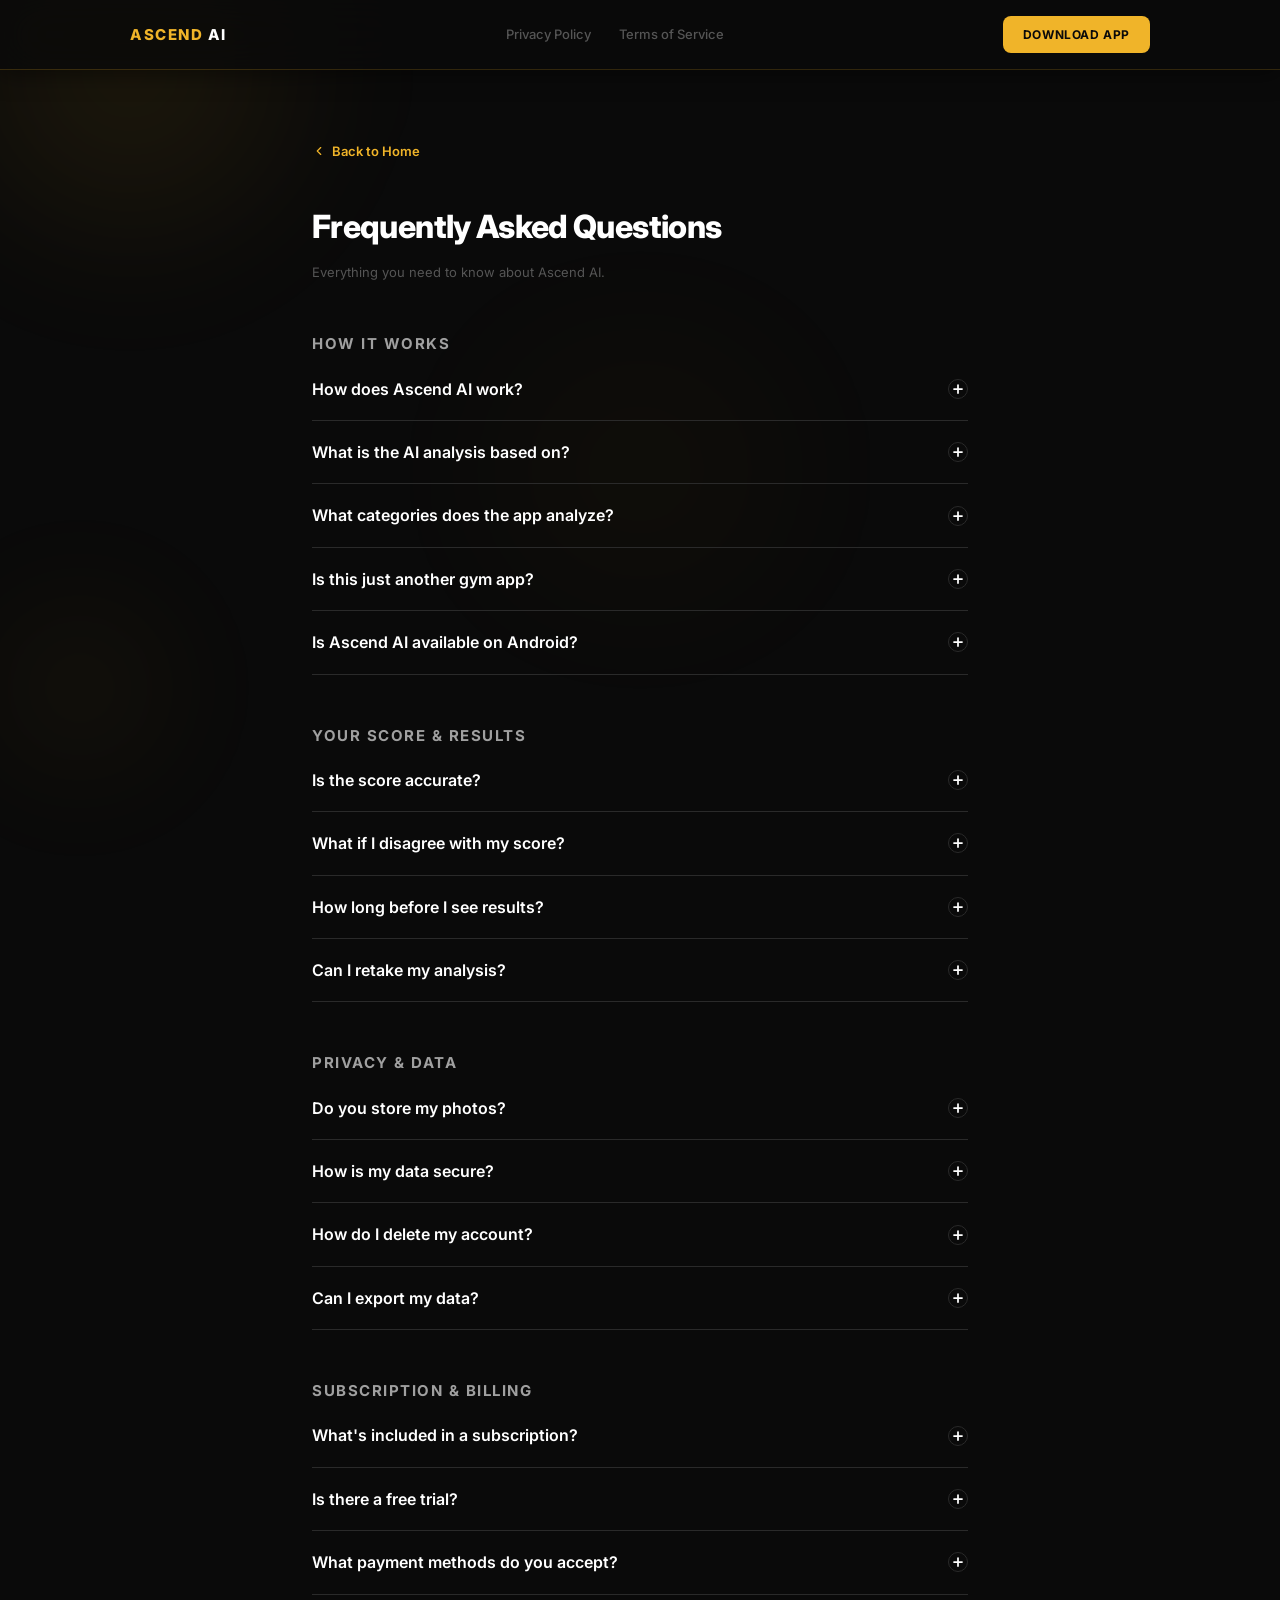
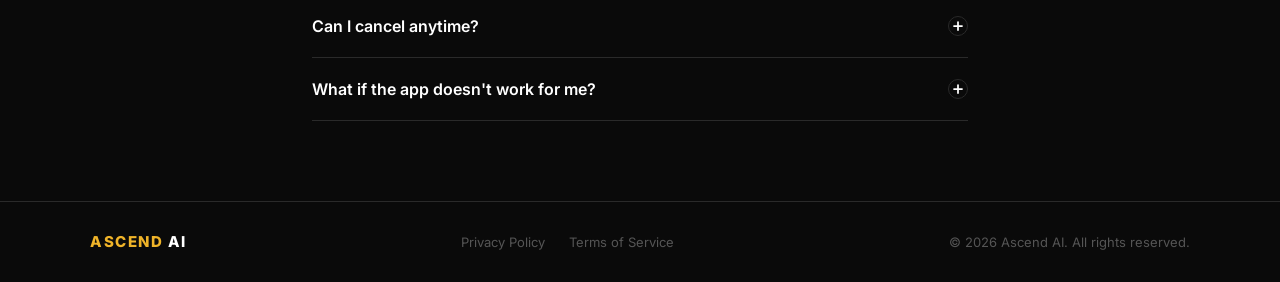
==== faq/index.html @ ca87f962 "feat: add FAQ page and clean URLs for privacy/terms - Add /faq with accordion-style Q&A (17 question" ====
<!DOCTYPE html>
<html lang="en">
<head>
  <meta charset="UTF-8" />
  <meta name="viewport" content="width=device-width, initial-scale=1.0" />
  <title>FAQ — Ascend AI</title>
  <meta name="description" content="Frequently asked questions about Ascend AI." />
  <link rel="preconnect" href="https://fonts.googleapis.com" />
  <link href="https://fonts.googleapis.com/css2?family=Inter:wght@400;500;600;700;800;900&display=swap" rel="stylesheet" />
  <link rel="stylesheet" href="../css/styles.css" />
  <style>
    .faq-list {
      margin-top: 48px;
    }
    .faq-item {
      border-bottom: 1px solid var(--border);
    }
    .faq-item:first-child {
      border-top: 1px solid var(--border);
    }
    .faq-question {
      width: 100%;
      background: none;
      border: none;
      color: var(--text);
      font-family: inherit;
      font-size: 16px;
      font-weight: 600;
      text-align: left;
      padding: 20px 0;
      cursor: pointer;
      display: flex;
      justify-content: space-between;
      align-items: center;
      gap: 16px;
      line-height: 1.4;
    }
    .faq-question:hover {
      color: var(--accent);
    }
    .faq-icon {
      flex-shrink: 0;
      width: 20px;
      height: 20px;
      border-radius: 50%;
      border: 1.5px solid var(--border);
      display: flex;
      align-items: center;
      justify-content: center;
      transition: border-color 0.2s, background 0.2s;
    }
    .faq-icon svg {
      transition: transform 0.25s ease;
    }
    .faq-item.open .faq-icon {
      border-color: var(--accent);
      background: rgba(240, 180, 41, 0.08);
    }
    .faq-item.open .faq-icon svg {
      transform: rotate(45deg);
    }
    .faq-item.open .faq-question {
      color: var(--accent);
    }
    .faq-answer {
      display: none;
      padding: 0 0 24px;
      font-size: 15px;
      color: var(--text-2);
      line-height: 1.75;
    }
    .faq-answer.visible {
      display: block;
    }
    .faq-answer ul {
      padding-left: 20px;
      margin: 8px 0 0;
    }
    .faq-answer li {
      margin-bottom: 6px;
    }
    .faq-answer em {
      color: var(--text);
      font-style: normal;
      font-weight: 500;
    }
    .faq-section-label {
      font-size: 11px;
      font-weight: 700;
      letter-spacing: 0.1em;
      text-transform: uppercase;
      color: var(--accent);
      margin: 48px 0 0;
    }
    .faq-section-label:first-child {
      margin-top: 0;
    }
  </style>
</head>
<body>

  <div class="bg-orbs" aria-hidden="true">
    <div class="orb orb-1"></div>
    <div class="orb orb-4"></div>
    <div class="orb orb-6"></div>
  </div>

  <div class="page-content">

    <nav>
      <div class="nav-inner">
        <a href="/" class="logo">Ascend <span>AI</span></a>
        <div class="nav-links">
          <a href="/privacy">Privacy Policy</a>
          <a href="/terms">Terms of Service</a>
        </div>
        <a href="https://apps.apple.com" class="nav-cta" target="_blank" rel="noopener">Download App</a>
      </div>
    </nav>

    <div class="legal-page">
      <a href="/" class="back-link">
        <svg width="14" height="14" viewBox="0 0 24 24" fill="none" stroke="currentColor" stroke-width="2" stroke-linecap="round" stroke-linejoin="round">
          <polyline points="15 18 9 12 15 6"/>
        </svg>
        Back to Home
      </a>

      <h1>Frequently Asked Questions</h1>
      <p class="updated">Everything you need to know about Ascend AI.</p>

      <div class="faq-list">

        <p class="faq-section-label">How it works</p>

        <div class="faq-item">
          <button class="faq-question">
            How does Ascend AI work?
            <span class="faq-icon"><svg width="10" height="10" viewBox="0 0 10 10" fill="none" stroke="currentColor" stroke-width="1.75" stroke-linecap="round"><line x1="5" y1="1" x2="5" y2="9"/><line x1="1" y1="5" x2="9" y2="5"/></svg></span>
          </button>
          <div class="faq-answer">
            Upload a selfie, get an AI-powered facial analysis with a personalized score (1–100), and receive daily improvement tasks tailored to your goals. Rescan anytime to track progress.
          </div>
        </div>

        <div class="faq-item">
          <button class="faq-question">
            What is the AI analysis based on?
            <span class="faq-icon"><svg width="10" height="10" viewBox="0 0 10 10" fill="none" stroke="currentColor" stroke-width="1.75" stroke-linecap="round"><line x1="5" y1="1" x2="5" y2="9"/><line x1="1" y1="5" x2="9" y2="5"/></svg></span>
          </button>
          <div class="faq-answer">
            Our AI uses advanced vision analysis to evaluate facial structure, skin quality, symmetry, and grooming across key categories: jawline, skin, hair, style, and fitness. You get specific, actionable improvements — not generic advice.
          </div>
        </div>

        <div class="faq-item">
          <button class="faq-question">
            What categories does the app analyze?
            <span class="faq-icon"><svg width="10" height="10" viewBox="0 0 10 10" fill="none" stroke="currentColor" stroke-width="1.75" stroke-linecap="round"><line x1="5" y1="1" x2="5" y2="9"/><line x1="1" y1="5" x2="9" y2="5"/></svg></span>
          </button>
          <div class="faq-answer">
            <ul>
              <li>Skin (hydration, clarity, texture)</li>
              <li>Hair (grooming, style, health)</li>
              <li>Jawline (definition, symmetry)</li>
              <li>Style (fashion, grooming, products)</li>
              <li>Fitness (posture, muscle definition)</li>
              <li><em>More categories coming soon</em></li>
            </ul>
          </div>
        </div>

        <div class="faq-item">
          <button class="faq-question">
            Is this just another gym app?
            <span class="faq-icon"><svg width="10" height="10" viewBox="0 0 10 10" fill="none" stroke="currentColor" stroke-width="1.75" stroke-linecap="round"><line x1="5" y1="1" x2="5" y2="9"/><line x1="1" y1="5" x2="9" y2="5"/></svg></span>
          </button>
          <div class="faq-answer">
            No. Ascend AI focuses on appearance improvement holistically — skin care, grooming, style, posture, fitness. It's a personalized appearance coach, not a workout tracker.
          </div>
        </div>

        <div class="faq-item">
          <button class="faq-question">
            Is Ascend AI available on Android?
            <span class="faq-icon"><svg width="10" height="10" viewBox="0 0 10 10" fill="none" stroke="currentColor" stroke-width="1.75" stroke-linecap="round"><line x1="5" y1="1" x2="5" y2="9"/><line x1="1" y1="5" x2="9" y2="5"/></svg></span>
          </button>
          <div class="faq-answer">
            Currently iOS only. Android coming soon.
          </div>
        </div>

        <p class="faq-section-label">Your score &amp; results</p>

        <div class="faq-item">
          <button class="faq-question">
            Is the score accurate?
            <span class="faq-icon"><svg width="10" height="10" viewBox="0 0 10 10" fill="none" stroke="currentColor" stroke-width="1.75" stroke-linecap="round"><line x1="5" y1="1" x2="5" y2="9"/><line x1="1" y1="5" x2="9" y2="5"/></svg></span>
          </button>
          <div class="faq-answer">
            The score is a personalized benchmark for <em>your</em> improvement journey, not a judgment. We compare your results over time to show real progress. Most users see measurable improvements within weeks.
          </div>
        </div>

        <div class="faq-item">
          <button class="faq-question">
            What if I disagree with my score?
            <span class="faq-icon"><svg width="10" height="10" viewBox="0 0 10 10" fill="none" stroke="currentColor" stroke-width="1.75" stroke-linecap="round"><line x1="5" y1="1" x2="5" y2="9"/><line x1="1" y1="5" x2="9" y2="5"/></svg></span>
          </button>
          <div class="faq-answer">
            The score is a starting point. Your real metric is progress — whether your routine is moving the needle. Many users improve significantly, and that's what matters.
          </div>
        </div>

        <div class="faq-item">
          <button class="faq-question">
            How long before I see results?
            <span class="faq-icon"><svg width="10" height="10" viewBox="0 0 10 10" fill="none" stroke="currentColor" stroke-width="1.75" stroke-linecap="round"><line x1="5" y1="1" x2="5" y2="9"/><line x1="1" y1="5" x2="9" y2="5"/></svg></span>
          </button>
          <div class="faq-answer">
            Most users see visible progress in 2–4 weeks of consistent daily tasks. Dramatic changes take 8–12 weeks. Consistency matters more than intensity.
          </div>
        </div>

        <div class="faq-item">
          <button class="faq-question">
            Can I retake my analysis?
            <span class="faq-icon"><svg width="10" height="10" viewBox="0 0 10 10" fill="none" stroke="currentColor" stroke-width="1.75" stroke-linecap="round"><line x1="5" y1="1" x2="5" y2="9"/><line x1="1" y1="5" x2="9" y2="5"/></svg></span>
          </button>
          <div class="faq-answer">
            Yes, anytime. Rescan daily or weekly to track how your routine is working and adjust as needed.
          </div>
        </div>

        <p class="faq-section-label">Privacy &amp; data</p>

        <div class="faq-item">
          <button class="faq-question">
            Do you store my photos?
            <span class="faq-icon"><svg width="10" height="10" viewBox="0 0 10 10" fill="none" stroke="currentColor" stroke-width="1.75" stroke-linecap="round"><line x1="5" y1="1" x2="5" y2="9"/><line x1="1" y1="5" x2="9" y2="5"/></svg></span>
          </button>
          <div class="faq-answer">
            No. Photos are processed for analysis and permanently deleted immediately after. We never store selfies or use them for any purpose beyond your analysis.
          </div>
        </div>

        <div class="faq-item">
          <button class="faq-question">
            How is my data secure?
            <span class="faq-icon"><svg width="10" height="10" viewBox="0 0 10 10" fill="none" stroke="currentColor" stroke-width="1.75" stroke-linecap="round"><line x1="5" y1="1" x2="5" y2="9"/><line x1="1" y1="5" x2="9" y2="5"/></svg></span>
          </button>
          <div class="faq-answer">
            All data is encrypted in transit and at rest. Photos are deleted immediately after analysis. We follow industry-standard security practices and never sell your data.
          </div>
        </div>

        <div class="faq-item">
          <button class="faq-question">
            How do I delete my account?
            <span class="faq-icon"><svg width="10" height="10" viewBox="0 0 10 10" fill="none" stroke="currentColor" stroke-width="1.75" stroke-linecap="round"><line x1="5" y1="1" x2="5" y2="9"/><line x1="1" y1="5" x2="9" y2="5"/></svg></span>
          </button>
          <div class="faq-answer">
            You can delete your account anytime in Settings → Account → Delete Account. This permanently removes all your data and cannot be undone.
          </div>
        </div>

        <div class="faq-item">
          <button class="faq-question">
            Can I export my data?
            <span class="faq-icon"><svg width="10" height="10" viewBox="0 0 10 10" fill="none" stroke="currentColor" stroke-width="1.75" stroke-linecap="round"><line x1="5" y1="1" x2="5" y2="9"/><line x1="1" y1="5" x2="9" y2="5"/></svg></span>
          </button>
          <div class="faq-answer">
            Yes. Download your analysis history and progress data anytime from Settings → Data Export (delivered within 24 hours).
          </div>
        </div>

        <p class="faq-section-label">Subscription &amp; billing</p>

        <div class="faq-item">
          <button class="faq-question">
            What's included in a subscription?
            <span class="faq-icon"><svg width="10" height="10" viewBox="0 0 10 10" fill="none" stroke="currentColor" stroke-width="1.75" stroke-linecap="round"><line x1="5" y1="1" x2="5" y2="9"/><line x1="1" y1="5" x2="9" y2="5"/></svg></span>
          </button>
          <div class="faq-answer">
            <ul>
              <li>Unlimited AI analyses (rescan anytime)</li>
              <li>Personalized daily tasks (3 per day)</li>
              <li>Progress tracking (30-day trend, achievements)</li>
              <li>Custom routines based on your improvements</li>
              <li>All future features</li>
            </ul>
          </div>
        </div>

        <div class="faq-item">
          <button class="faq-question">
            Is there a free trial?
            <span class="faq-icon"><svg width="10" height="10" viewBox="0 0 10 10" fill="none" stroke="currentColor" stroke-width="1.75" stroke-linecap="round"><line x1="5" y1="1" x2="5" y2="9"/><line x1="1" y1="5" x2="9" y2="5"/></svg></span>
          </button>
          <div class="faq-answer">
            Yes. 3 days free on both monthly and yearly plans. Credit card required to start — you won't be charged during the trial. Cancel anytime before day 3 to avoid charges.
          </div>
        </div>

        <div class="faq-item">
          <button class="faq-question">
            What payment methods do you accept?
            <span class="faq-icon"><svg width="10" height="10" viewBox="0 0 10 10" fill="none" stroke="currentColor" stroke-width="1.75" stroke-linecap="round"><line x1="5" y1="1" x2="5" y2="9"/><line x1="1" y1="5" x2="9" y2="5"/></svg></span>
          </button>
          <div class="faq-answer">
            We accept all major credit cards, debit cards, and Apple Pay through secure payment processing.
          </div>
        </div>

        <div class="faq-item">
          <button class="faq-question">
            Can I cancel anytime?
            <span class="faq-icon"><svg width="10" height="10" viewBox="0 0 10 10" fill="none" stroke="currentColor" stroke-width="1.75" stroke-linecap="round"><line x1="5" y1="1" x2="5" y2="9"/><line x1="1" y1="5" x2="9" y2="5"/></svg></span>
          </button>
          <div class="faq-answer">
            Yes. Monthly plans cancel immediately with no penalty. Yearly plans can be cancelled anytime — you retain access through your renewal date.
          </div>
        </div>

        <div class="faq-item">
          <button class="faq-question">
            What if the app doesn't work for me?
            <span class="faq-icon"><svg width="10" height="10" viewBox="0 0 10 10" fill="none" stroke="currentColor" stroke-width="1.75" stroke-linecap="round"><line x1="5" y1="1" x2="5" y2="9"/><line x1="1" y1="5" x2="9" y2="5"/></svg></span>
          </button>
          <div class="faq-answer">
            If you're not satisfied within 7 days, contact support for a full refund — no questions asked.
          </div>
        </div>

      </div>
    </div>

    <footer>
      <div class="footer-inner">
        <a href="/" class="logo">Ascend <span>AI</span></a>
        <div class="footer-links">
          <a href="/privacy">Privacy Policy</a>
          <a href="/terms">Terms of Service</a>
        </div>
        <p class="footer-copy">© 2026 Ascend AI. All rights reserved.</p>
      </div>
    </footer>

  </div>

  <script>
    document.querySelectorAll('.faq-question').forEach(btn => {
      btn.addEventListener('click', () => {
        const item = btn.closest('.faq-item');
        const answer = item.querySelector('.faq-answer');
        const isOpen = item.classList.contains('open');
        document.querySelectorAll('.faq-item.open').forEach(el => {
          el.classList.remove('open');
          el.querySelector('.faq-answer').classList.remove('visible');
        });
        if (!isOpen) {
          item.classList.add('open');
          answer.classList.add('visible');
        }
      });
    });
  </script>

</body>
</html>
---- css/styles.css ----
/* ─────────────────────────────────────────
   ASCEND AI  ·  ascendyourself.com
   ───────────────────────────────────────── */

:root {
  --bg:        #0A0A0A;
  --bg-2:      #111111;
  --bg-3:      #1A1A1A;
  --accent:    #F0B429;
  --accent-2:  #E8C96D;
  --accent-dim:#8A6D2E;
  --text:      #FFFFFF;
  --text-2:    #A0A0A0;
  --text-3:    #555555;
  --border:    #2A2A2A;

  --radius-sm: 8px;
  --radius-md: 14px;
  --radius-lg: 16px;
  --radius-xl: 24px;
}

*, *::before, *::after { box-sizing: border-box; margin: 0; padding: 0; }

html { scroll-behavior: smooth; }

body {
  background: var(--bg);
  color: var(--text);
  font-family: -apple-system, BlinkMacSystemFont, 'Inter', 'Segoe UI', sans-serif;
  line-height: 1.6;
  overflow-x: hidden;
}

a { text-decoration: none; color: inherit; }

/* ── ANIMATED ORB BACKGROUND ── */
.bg-orbs {
  position: fixed;
  inset: 0;
  pointer-events: none;
  z-index: 0;
  overflow: hidden;
}

.orb {
  position: absolute;
  border-radius: 50%;
  background: radial-gradient(circle, rgba(240,180,41,0.18) 0%, transparent 70%);
  filter: blur(60px);
  animation-timing-function: ease-in-out;
  animation-iteration-count: infinite;
  animation-direction: alternate;
}

.orb-1 {
  width: 500px; height: 500px;
  top: -180px; left: -120px;
  opacity: 0.55;
  animation: float1 9s ease-in-out infinite alternate;
}
.orb-2 {
  width: 380px; height: 380px;
  top: -100px; right: -80px;
  opacity: 0.4;
  animation: float2 7s ease-in-out infinite alternate;
}
.orb-3 {
  width: 320px; height: 320px;
  top: 40vh; left: -100px;
  opacity: 0.35;
  animation: float3 11s ease-in-out infinite alternate;
}
.orb-4 {
  width: 600px; height: 400px;
  top: 30vh; left: 50%;
  transform: translateX(-50%);
  opacity: 0.18;
  animation: float4 14s ease-in-out infinite alternate;
}
.orb-5 {
  width: 440px; height: 440px;
  bottom: 5vh; right: -100px;
  opacity: 0.45;
  animation: float5 8s ease-in-out infinite alternate;
}
.orb-6 {
  width: 280px; height: 280px;
  bottom: 8vh; left: -60px;
  opacity: 0.35;
  animation: float6 12s ease-in-out infinite alternate;
}

@keyframes float1 {
  0%   { transform: translate(0, 0) scale(1); }
  100% { transform: translate(-30px, 40px) scale(1.08); }
}
@keyframes float2 {
  0%   { transform: translate(0, 0) scale(1); }
  100% { transform: translate(25px, 35px) scale(1.06); }
}
@keyframes float3 {
  0%   { transform: translate(0, 0); }
  100% { transform: translate(20px, -40px); }
}
@keyframes float4 {
  0%   { transform: translateX(-50%) scale(1); opacity: 0.18; }
  100% { transform: translateX(-50%) scale(1.15); opacity: 0.1; }
}
@keyframes float5 {
  0%   { transform: translate(0, 0) scale(1); }
  100% { transform: translate(-20px, -30px) scale(1.05); }
}
@keyframes float6 {
  0%   { transform: translate(0, 0); }
  100% { transform: translate(30px, -25px); }
}

/* ── NAV ── */
nav {
  position: fixed;
  top: 0; left: 0; right: 0;
  z-index: 100;
  background: rgba(10,10,10,0.82);
  backdrop-filter: blur(24px) saturate(180%);
  -webkit-backdrop-filter: blur(24px) saturate(180%);
  box-shadow:
    0 1px 0 rgba(240,180,41,0.18),
    0 4px 24px rgba(0,0,0,0.5);
}

.nav-inner {
  max-width: 1100px;
  margin: 0 auto;
  padding: 16px 40px;
  display: flex;
  justify-content: space-between;
  align-items: center;
  gap: 24px;
}

.logo {
  font-size: 15px;
  font-weight: 800;
  letter-spacing: 0.1em;
  text-transform: uppercase;
  color: var(--accent);
  flex-shrink: 0;
}
.logo span { color: var(--text); }

.nav-links {
  display: flex;
  align-items: center;
  gap: 28px;
  flex: 1;
  justify-content: center;
}
.nav-links a {
  font-size: 13px;
  font-weight: 500;
  color: var(--text-3);
  transition: color 0.15s;
  white-space: nowrap;
}
.nav-links a:hover { color: var(--text-2); }

.nav-cta {
  background: var(--accent);
  color: var(--bg);
  font-size: 12px;
  font-weight: 700;
  letter-spacing: 0.05em;
  text-transform: uppercase;
  padding: 9px 20px;
  border-radius: var(--radius-sm);
  flex-shrink: 0;
  transition: opacity 0.15s ease, transform 0.15s ease;
}
.nav-cta:hover { opacity: 0.88; transform: translateY(-1px); }

/* ── CONTENT WRAPPER ── */
.page-content {
  position: relative;
  z-index: 1;
}

/* ── HERO ── */
.hero {
  position: relative;
  text-align: center;
  padding: 160px 24px 100px;
  overflow: hidden;
}

.hero-glow {
  position: absolute;
  top: 0; left: 50%;
  transform: translateX(-50%);
  width: 700px; height: 500px;
  background: radial-gradient(ellipse, rgba(240,180,41,0.15) 0%, transparent 65%);
  pointer-events: none;
}

.hero-inner {
  position: relative;
  z-index: 1;
  max-width: 760px;
  margin: 0 auto;
}

.badge {
  display: inline-flex;
  align-items: center;
  gap: 8px;
  background: var(--bg-2);
  border: 1px solid var(--border);
  border-radius: 999px;
  padding: 6px 16px;
  font-size: 11px;
  font-weight: 600;
  color: var(--accent);
  letter-spacing: 0.08em;
  text-transform: uppercase;
  margin-bottom: 32px;
  opacity: 0;
  animation: fadeUp 0.7s 0.1s ease forwards;
}
.badge-dot {
  width: 6px; height: 6px;
  background: var(--accent);
  border-radius: 50%;
  box-shadow: 0 0 6px var(--accent);
  animation: pulse 2s ease-in-out infinite;
}
@keyframes pulse {
  0%, 100% { opacity: 1; box-shadow: 0 0 6px var(--accent); }
  50% { opacity: 0.6; box-shadow: 0 0 12px var(--accent); }
}

.hero h1 {
  font-size: clamp(42px, 6vw, 76px);
  font-weight: 900;
  letter-spacing: -0.03em;
  line-height: 1.05;
  margin-bottom: 24px;
  opacity: 0;
  animation: fadeUp 0.7s 0.25s ease forwards;
}
.hero h1 .gold { color: var(--accent); }

.hero p {
  font-size: 18px;
  color: var(--text-2);
  max-width: 500px;
  margin: 0 auto 32px;
  line-height: 1.7;
  opacity: 0;
  animation: fadeUp 0.7s 0.4s ease forwards;
}

.hero-cta-group {
  display: flex;
  flex-direction: column;
  align-items: center;
  gap: 12px;
  opacity: 0;
  animation: fadeUp 0.7s 0.55s ease forwards;
}

/* ── APPLE APP STORE BADGE ── */
.app-store-badge {
  display: inline-flex;
  align-items: center;
  gap: 10px;
  background: #000;
  border: 1px solid rgba(255,255,255,0.2);
  border-radius: 10px;
  padding: 8px 20px 8px 14px;
  transition: opacity 0.15s ease, transform 0.2s ease, box-shadow 0.2s ease;
  box-shadow: 0 2px 12px rgba(0,0,0,0.5);
}
.app-store-badge:hover {
  opacity: 0.88;
  transform: translateY(-2px);
  box-shadow: 0 8px 24px rgba(0,0,0,0.6);
}
.badge-apple-icon {
  flex-shrink: 0;
  display: flex;
  align-items: center;
  color: #fff;
}
.badge-label {
  display: flex;
  flex-direction: column;
  gap: 0;
  text-align: left;
  line-height: 1;
}
.badge-label-top {
  font-size: 11px;
  font-weight: 400;
  color: #fff;
  letter-spacing: 0.01em;
  line-height: 1.3;
}
.badge-label-bottom {
  font-size: 22px;
  font-weight: 600;
  color: #fff;
  letter-spacing: -0.02em;
  line-height: 1.1;
}

.hero-sub {
  font-size: 12px;
  color: var(--text-3);
  letter-spacing: 0.03em;
}

/* ── DIVIDER ── */
.divider {
  border: none;
  border-top: 1px solid var(--border);
  margin: 0;
}

/* ── SHARED SECTION STYLES ── */
.container {
  max-width: 1060px;
  margin: 0 auto;
  padding: 0 32px;
}

section.features,
section.how-it-works {
  padding: 96px 0;
}

.section-header {
  margin-bottom: 56px;
}

.section-label {
  display: inline-block;
  font-size: 11px;
  font-weight: 700;
  color: var(--accent);
  letter-spacing: 0.14em;
  text-transform: uppercase;
  margin-bottom: 14px;
}

.section-header h2 {
  font-size: clamp(28px, 3.5vw, 46px);
  font-weight: 800;
  letter-spacing: -0.025em;
  line-height: 1.1;
  max-width: 480px;
}

/* ── FEATURES GRID ── */
.features-grid {
  display: grid;
  grid-template-columns: repeat(2, 1fr);
  gap: 16px;
}

@media (max-width: 680px) {
  .features-grid { grid-template-columns: 1fr; }
}

.feature-card {
  background: var(--bg-2);
  border: 1px solid var(--border);
  border-radius: var(--radius-lg);
  padding: 32px 28px;
  position: relative;
  overflow: hidden;
  transition: border-color 0.25s ease, transform 0.25s ease, box-shadow 0.25s ease;

  /* scroll-in animation */
  opacity: 0;
  transform: translateY(28px);
}
.feature-card.visible {
  opacity: 1;
  transform: translateY(0);
  transition: opacity 0.5s ease, transform 0.5s ease, border-color 0.25s ease, box-shadow 0.25s ease;
}
.feature-card:hover {
  border-color: rgba(240,180,41,0.25);
  transform: translateY(-3px);
  box-shadow: 0 20px 60px rgba(0,0,0,0.4), 0 0 0 1px rgba(240,180,41,0.1);
}

/* shimmer sweep on hover */
.feature-card::before {
  content: '';
  position: absolute;
  top: 0; left: -100%;
  width: 60%; height: 100%;
  background: linear-gradient(90deg, transparent, rgba(240,180,41,0.04), transparent);
  transition: left 0.5s ease;
}
.feature-card:hover::before { left: 160%; }

/* subtle gold corner glow */
.feature-card::after {
  content: '';
  position: absolute;
  top: 0; right: 0;
  width: 80px; height: 80px;
  background: radial-gradient(circle at top right, rgba(240,180,41,0.08), transparent 70%);
  border-radius: 0 var(--radius-lg) 0 0;
  pointer-events: none;
}

.feature-icon {
  width: 44px; height: 44px;
  background: var(--bg-3);
  border: 1px solid var(--border);
  border-radius: 12px;
  display: flex;
  align-items: center;
  justify-content: center;
  margin-bottom: 20px;
  color: var(--accent);
  transition: background 0.25s ease, border-color 0.25s ease;
}
.feature-card:hover .feature-icon {
  background: rgba(240,180,41,0.1);
  border-color: rgba(240,180,41,0.3);
}

.feature-card h3 {
  font-size: 16px;
  font-weight: 700;
  margin-bottom: 8px;
  letter-spacing: -0.015em;
}

.feature-card p {
  font-size: 14px;
  color: var(--text-2);
  line-height: 1.65;
}

/* ── HOW IT WORKS ── */
.how-it-works {
  border-top: 1px solid var(--border);
}

.steps {
  display: grid;
  grid-template-columns: repeat(3, 1fr);
  gap: 16px;
}

@media (max-width: 680px) {
  .steps { grid-template-columns: 1fr; }
}

.step {
  background: var(--bg-2);
  border: 1px solid var(--border);
  border-radius: var(--radius-lg);
  padding: 32px 28px;
  position: relative;
  overflow: hidden;
  transition: border-color 0.25s ease, transform 0.25s ease;

  opacity: 0;
  transform: translateY(28px);
}
.step.visible {
  opacity: 1;
  transform: translateY(0);
  transition: opacity 0.5s ease, transform 0.5s ease, border-color 0.25s ease;
}
.step:hover {
  border-color: rgba(240,180,41,0.2);
  transform: translateY(-2px);
}

.step-num {
  font-size: 11px;
  font-weight: 700;
  color: var(--accent);
  letter-spacing: 0.1em;
  text-transform: uppercase;
  margin-bottom: 14px;
  display: flex;
  align-items: center;
  gap: 8px;
}
.step-num::after {
  content: '';
  flex: 1;
  height: 1px;
  background: var(--border);
}

.step h3 {
  font-size: 16px;
  font-weight: 700;
  margin-bottom: 8px;
  letter-spacing: -0.01em;
}

.step p {
  font-size: 14px;
  color: var(--text-2);
  line-height: 1.65;
}

/* ── FINAL CTA ── */
.final-cta {
  position: relative;
  text-align: center;
  padding: 120px 24px;
  border-top: 1px solid var(--border);
  overflow: hidden;
}
.final-cta-glow {
  position: absolute;
  top: 50%; left: 50%;
  transform: translate(-50%, -50%);
  width: 600px; height: 400px;
  background: radial-gradient(ellipse, rgba(240,180,41,0.14) 0%, transparent 65%);
  pointer-events: none;
}
.final-cta h2 {
  position: relative;
  font-size: clamp(30px, 4.5vw, 56px);
  font-weight: 900;
  letter-spacing: -0.03em;
  line-height: 1.08;
  max-width: 560px;
  margin: 0 auto 20px;
}
.final-cta > p {
  position: relative;
  color: var(--text-2);
  font-size: 16px;
  margin-bottom: 40px;
}
.final-cta .app-store-badge {
  position: relative;
}

/* ── FOOTER ── */
footer {
  border-top: 1px solid var(--border);
  padding: 28px 40px;
}
.footer-inner {
  max-width: 1100px;
  margin: 0 auto;
  display: flex;
  justify-content: space-between;
  align-items: center;
  flex-wrap: wrap;
  gap: 12px;
}
.footer-links {
  display: flex;
  gap: 24px;
}
.footer-links a {
  font-size: 13px;
  color: var(--text-3);
  transition: color 0.15s;
}
.footer-links a:hover { color: var(--text-2); }
.footer-copy {
  font-size: 13px;
  color: var(--text-3);
}

/* ── LEGAL PAGES ── */
.legal-page {
  max-width: 720px;
  margin: 0 auto;
  padding: 140px 32px 80px;
  position: relative;
  z-index: 1;
}
.legal-page h1 {
  font-size: 32px;
  font-weight: 800;
  letter-spacing: -0.02em;
  margin-bottom: 8px;
}
.legal-page .updated {
  font-size: 13px;
  color: var(--text-3);
  margin-bottom: 48px;
}
.legal-page h2 {
  font-size: 17px;
  font-weight: 700;
  margin: 36px 0 10px;
}
.legal-page p, .legal-page li {
  font-size: 15px;
  color: var(--text-2);
  line-height: 1.75;
}
.legal-page ul {
  padding-left: 20px;
  margin: 8px 0 16px;
}
.legal-page li { margin-bottom: 6px; }
.legal-page table {
  width: 100%;
  border-collapse: collapse;
  margin: 16px 0 24px;
  font-size: 14px;
}
.legal-page th {
  text-align: left;
  font-size: 11px;
  font-weight: 700;
  letter-spacing: 0.08em;
  text-transform: uppercase;
  color: var(--text-3);
  border-bottom: 1px solid var(--border);
  padding: 8px 12px 8px 0;
}
.legal-page td {
  padding: 10px 12px 10px 0;
  border-bottom: 1px solid var(--border);
  color: var(--text-2);
  vertical-align: top;
}
.legal-page td:first-child { color: var(--text); font-weight: 600; }
.legal-page td a { color: var(--accent); }
.legal-page td a:hover { text-decoration: underline; }
.legal-page hr {
  border: none;
  border-top: 1px solid var(--border);
  margin: 32px 0;
}

.back-link {
  display: inline-flex;
  align-items: center;
  gap: 6px;
  font-size: 13px;
  color: var(--accent);
  margin-bottom: 40px;
  font-weight: 600;
  transition: opacity 0.15s;
}
.back-link:hover { opacity: 0.75; }

/* ── KEYFRAMES ── */
@keyframes fadeUp {
  from { opacity: 0; transform: translateY(20px); }
  to   { opacity: 1; transform: translateY(0); }
}

/* ── RESPONSIVE ── */
@media (max-width: 768px) {
  .nav-inner { padding: 16px 20px; }
  .hero { padding: 130px 20px 80px; }
  .container { padding: 0 20px; }
  .footer-inner { flex-direction: column; text-align: center; }
  .features-grid, .steps { grid-template-columns: 1fr; }
}
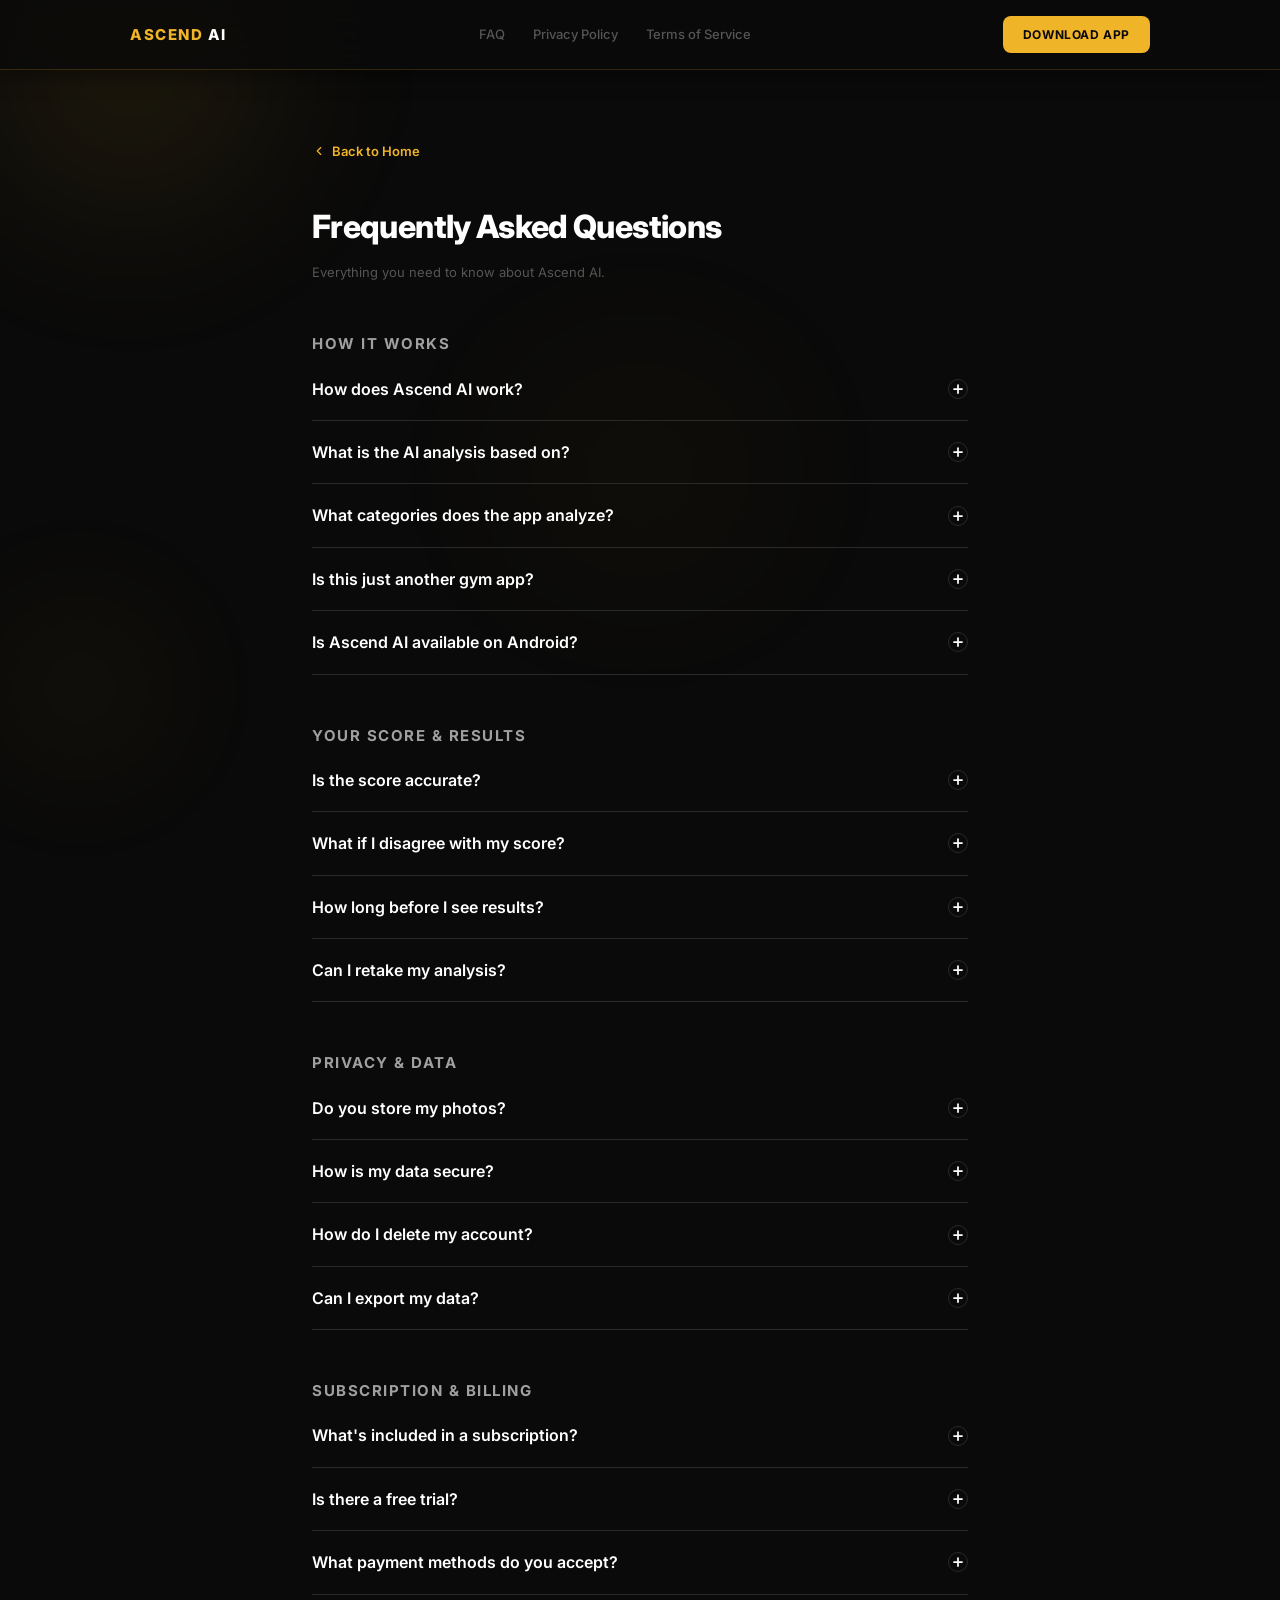
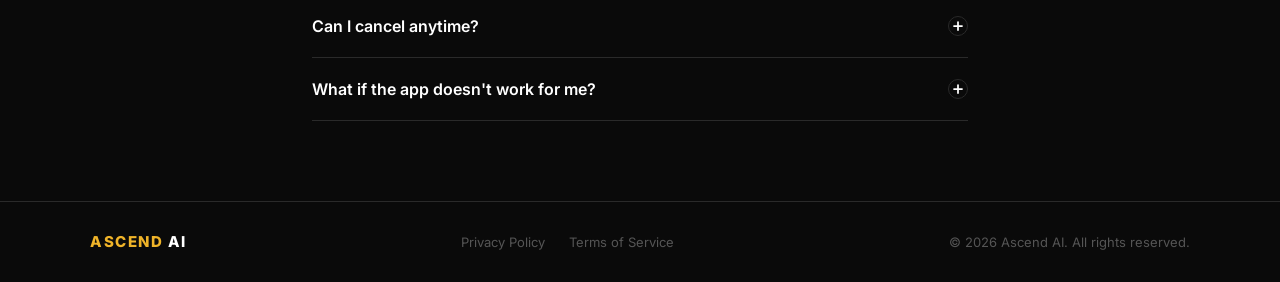
==== commit 5795570f: "feat: add FAQ to nav, fix mobile responsiveness - Add FAQ link to nav on all pages - Hide nav links " ====
--- a/faq/index.html
+++ b/faq/index.html
@@ -111,6 +111,7 @@
       <div class="nav-inner">
         <a href="/" class="logo">Ascend <span>AI</span></a>
         <div class="nav-links">
+          <a href="/faq">FAQ</a>
           <a href="/privacy">Privacy Policy</a>
           <a href="/terms">Terms of Service</a>
         </div>
--- a/css/styles.css
+++ b/css/styles.css
@@ -664,9 +664,48 @@
 
 /* ── RESPONSIVE ── */
 @media (max-width: 768px) {
-  .nav-inner { padding: 16px 20px; }
-  .hero { padding: 130px 20px 80px; }
+  /* Nav: hide center links, keep logo + CTA */
+  .nav-inner {
+    padding: 14px 20px;
+    gap: 12px;
+  }
+  .nav-links { display: none; }
+  .nav-cta {
+    font-size: 11px;
+    padding: 8px 14px;
+  }
+
+  /* Hero */
+  .hero { padding: 110px 20px 72px; }
+  .hero p { font-size: 16px; }
+
+  /* Sections */
   .container { padding: 0 20px; }
-  .footer-inner { flex-direction: column; text-align: center; }
-  .features-grid, .steps { grid-template-columns: 1fr; }
-}
+  section.features,
+  section.how-it-works { padding: 64px 0; }
+  .section-header { margin-bottom: 36px; }
+
+  /* Grids collapse to single column */
+  .features-grid,
+  .steps { grid-template-columns: 1fr; gap: 12px; }
+
+  /* Cards tighter padding */
+  .feature-card,
+  .step { padding: 24px 20px; }
+
+  /* Final CTA */
+  .final-cta { padding: 72px 20px; }
+
+  /* Footer */
+  footer { padding: 24px 20px; }
+  .footer-inner {
+    flex-direction: column;
+    align-items: center;
+    text-align: center;
+    gap: 16px;
+  }
+  .footer-links { justify-content: center; flex-wrap: wrap; gap: 16px; }
+
+  /* Legal / FAQ pages */
+  .legal-page { padding: 100px 20px 60px; }
+}
